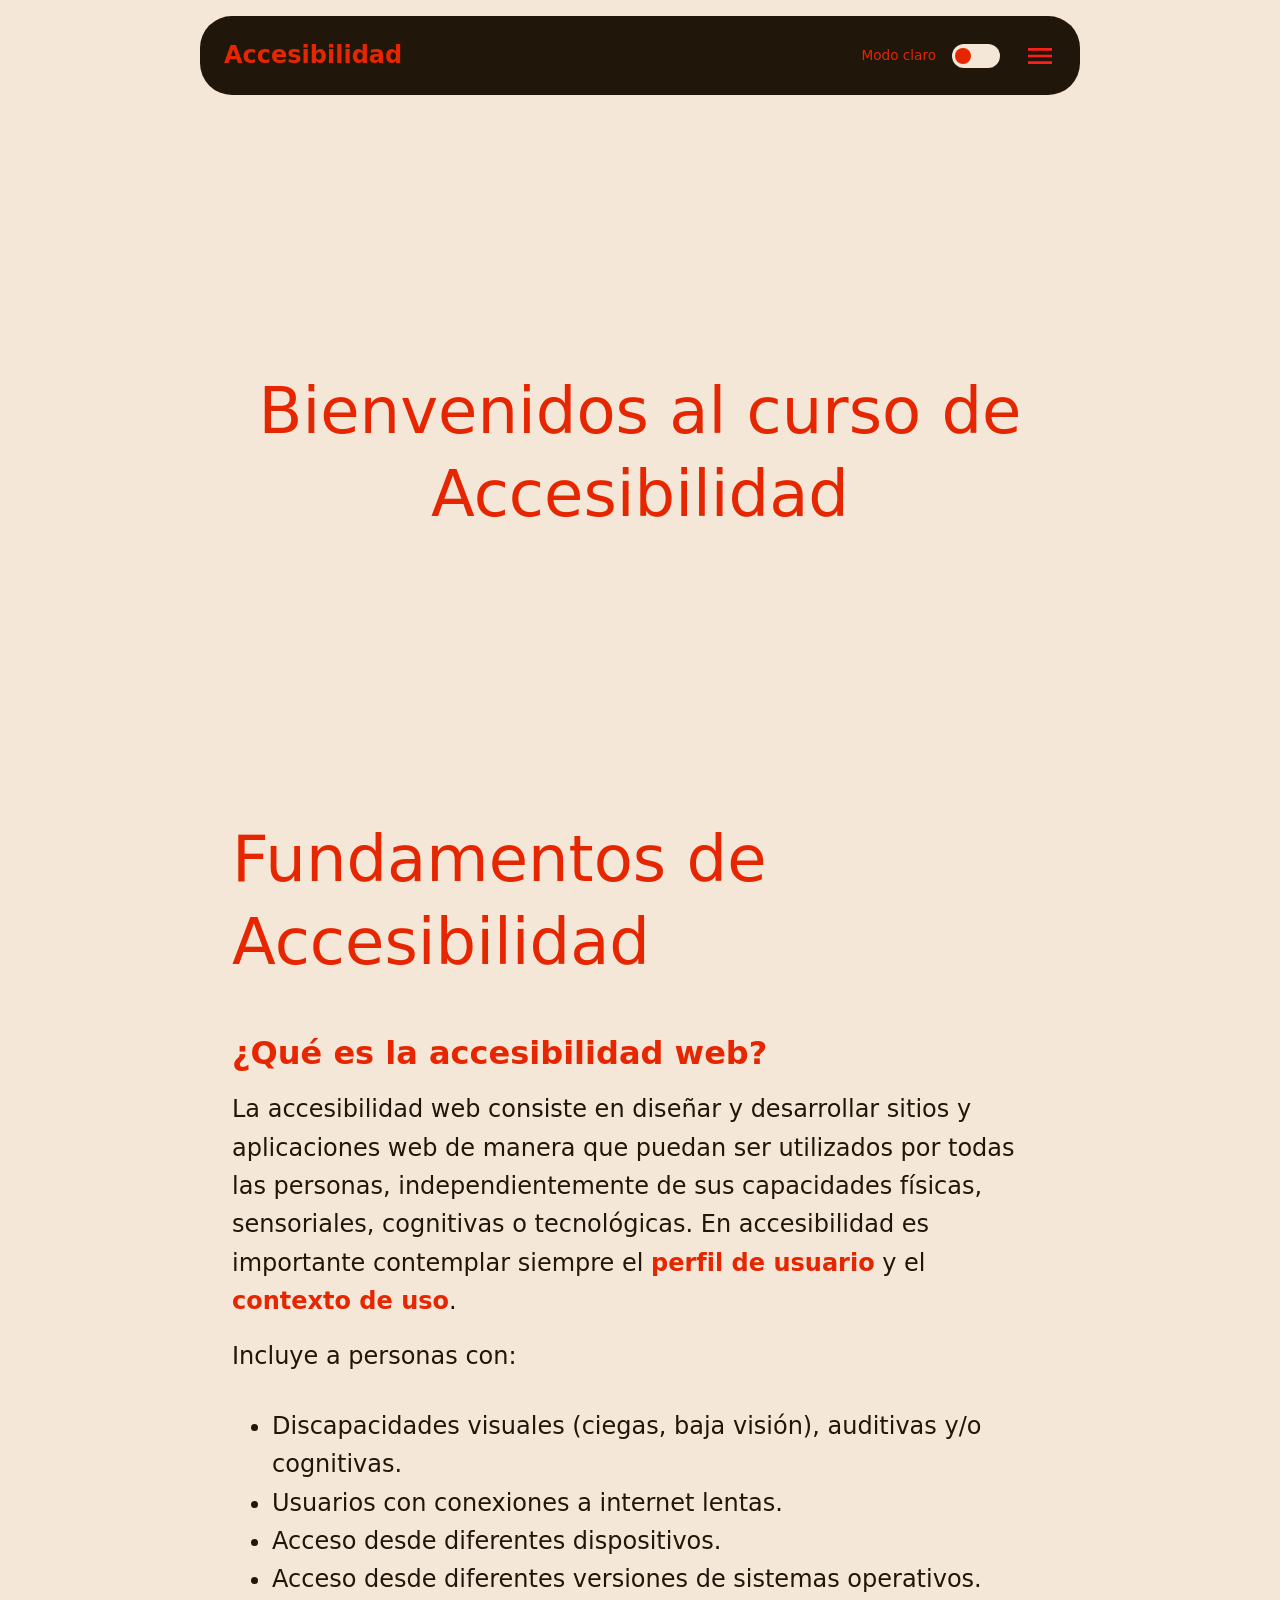
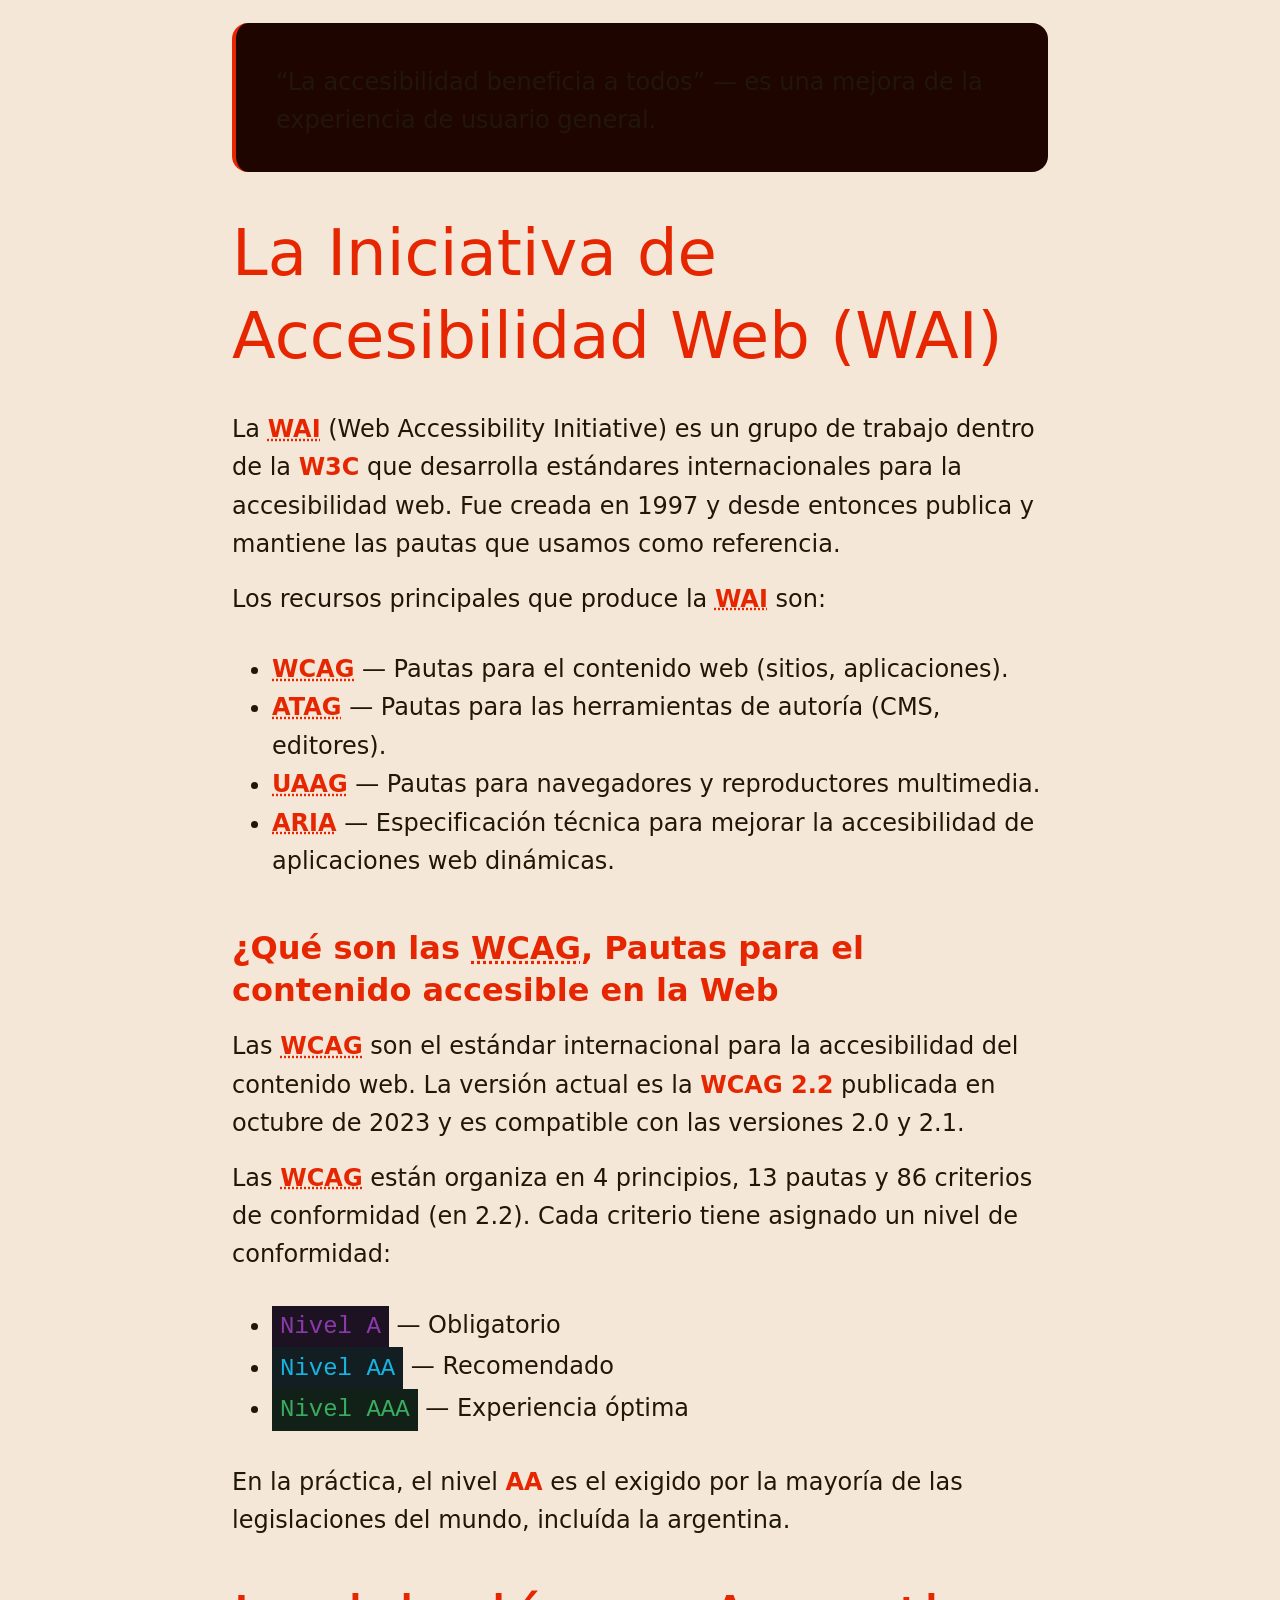
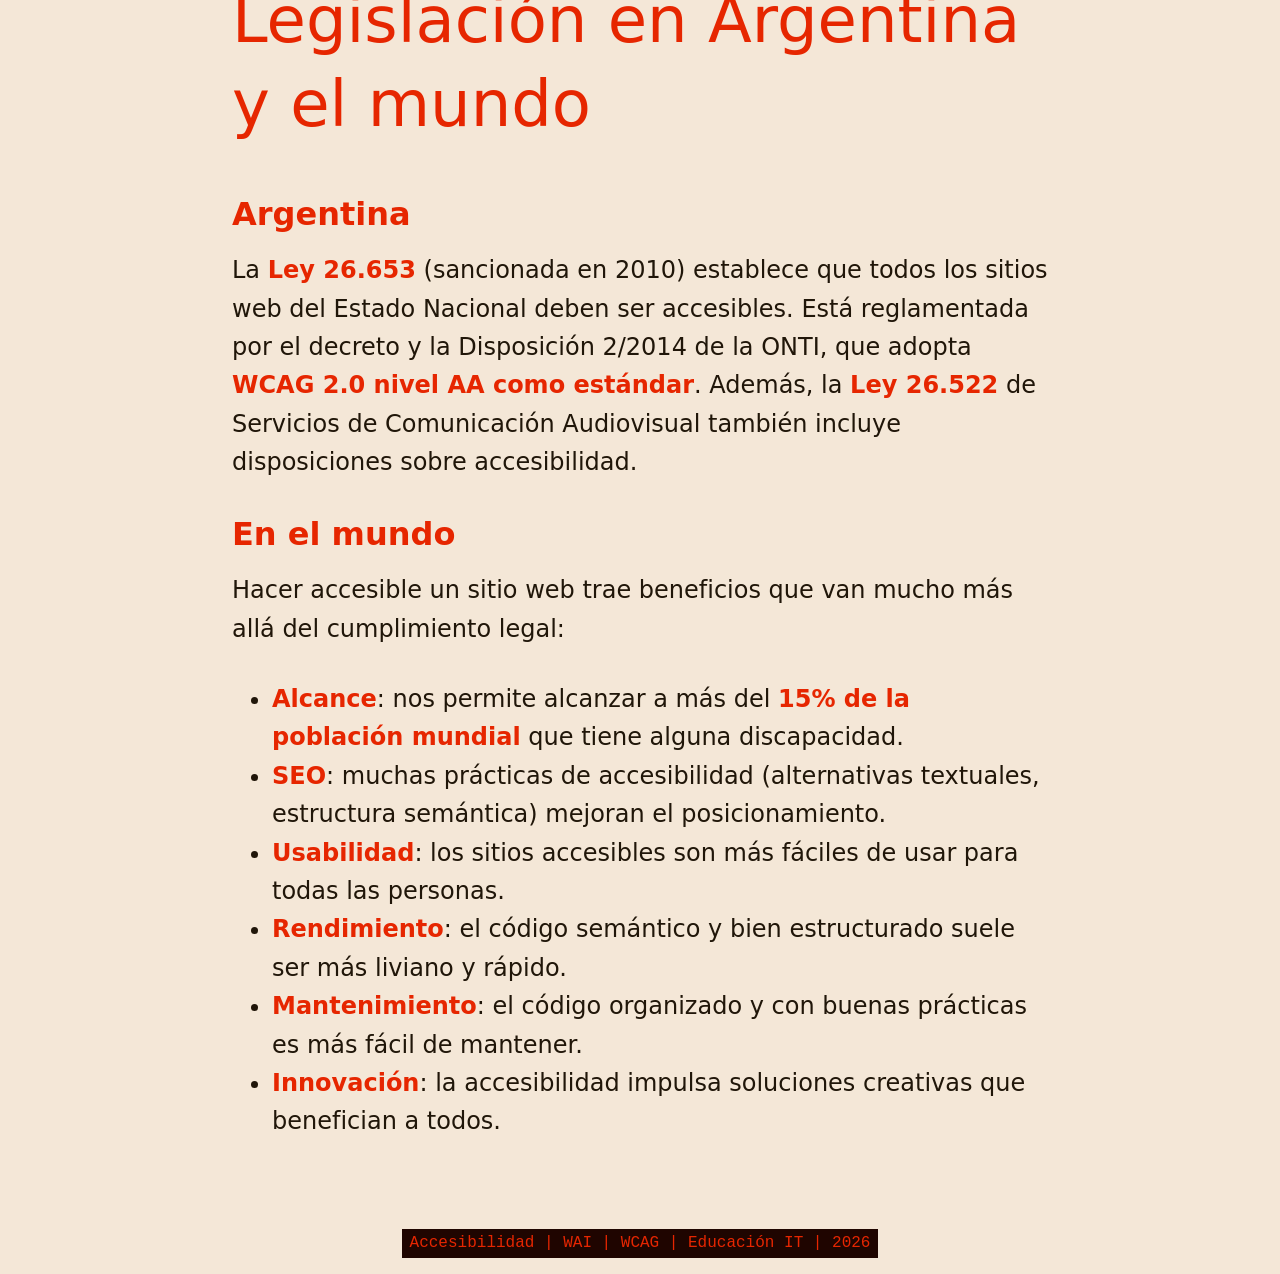
==== index.html @ 519195d2 "Accesibilidad v.1.0" ====
<!DOCTYPE html>
<html lang="es">
<head>
  <script>
  try {
    const saved = localStorage.getItem('theme');
    const preferred = window.matchMedia('(prefers-color-scheme: dark)').matches ? 'dark' : 'light';
    document.documentElement.setAttribute('data-theme', saved ?? preferred);
  } catch {}
  </script>
	<meta charset="UTF-8">
	<meta name="viewport" content="width=device-width, initial-scale=1.0">
  <meta name="color-scheme" content="light dark">
	<title>Accesibilidad WAI | Bienvenidos</title>
  <meta name="description" content="Bienvenidos al curso sobre Accesibilidad y la WAI.">
  <link rel="icon" href="favicon.ico">
  <link rel="apple-touch-icon" sizes="180x180" href="apple-touch-icon.png">
  <link rel="icon" type="image/png" sizes="32x32" href="favicon-32x32.png">
  <link rel="icon" type="image/png" sizes="16x16" href="favicon-16x16.png">
	<link rel="stylesheet" href="css/estilos.css">
  <script src="js/menu.js" defer></script>
</head>
<body>
  <header>
    <h1><a href="index.html">Accesibilidad</a></h1>
    <div class="contenedor-menu">
      <nav class="toggle-wrap">
        <div class="toggle-label" id="mode-label">Modo oscuro</div>
        <button class="toggle-btn" id="theme-toggle" aria-label="Cambiar tema"><span class="sr-only">Cambiar tema</span></button>
      </nav>
      <button class="menu-boton" aria-label="Ingresar al menu principal" aria-controls="primary-navigation" aria-expanded="false"><span class="sr-only">Menu principal</span></button>
    </div>
    <nav id="primary-navigation" data-visible="false" class="primary-navigation">
      <ul id="nav-links"></ul>
    </nav>
  </header>
  <main class="contenido">
    <section>
      <h1>Bienvenidos al curso de Accesibilidad</h1>
    </section>
    <section>
      <h1>Fundamentos de Accesibilidad</h1>
      <h2>¿Qué es la accesibilidad web?</h2>
      <p>La accesibilidad web consiste en diseñar y desarrollar sitios y aplicaciones web de manera que puedan ser utilizados por todas las personas, independientemente de sus capacidades físicas, sensoriales, cognitivas o tecnológicas. En accesibilidad es importante contemplar siempre el <strong>perfil de usuario</strong> y el <strong>contexto de uso</strong>.</p>
      <p>Incluye a personas con:</p>
      <ul>
        <li>Discapacidades visuales (ciegas, baja visión), auditivas y/o cognitivas.</li>
        <li>Usuarios con conexiones a internet lentas.</li>
        <li>Acceso desde diferentes dispositivos.</li>
        <li>Acceso desde diferentes versiones de sistemas operativos.</li>
      </ul>
      <aside class="note">
        <p>“La accesibilidad beneficia a todos” — es una mejora de la experiencia de usuario general.</p>
      </aside>
    </section>
    <section>
      <h1>La Iniciativa de Accesibilidad Web (WAI)</h1>
      <p>La <strong><acronym lang="en" title="Web Accessibility Initiative">WAI</acronym></strong> (Web Accessibility Initiative) es un grupo de trabajo dentro de la <strong>W3C</strong> que desarrolla estándares internacionales para la accesibilidad web. Fue creada en 1997 y desde entonces publica y mantiene las pautas que usamos como referencia.</p>
      <p>Los recursos principales que produce la <strong><acronym title="Web Accessibility Initiative">WAI</acronym></strong> son:</p>
      <ul>
        <li><strong><acronym lang="en" title="Web Content Accessibility Guidelines">WCAG</acronym></strong> — Pautas para el contenido web (sitios, aplicaciones).</li>
        <li><strong><acronym lang="en" title="">ATAG</acronym></strong> — Pautas para las herramientas de autoría (CMS, editores).</li>
        <li><strong><acronym lang="en" title="">UAAG</acronym></strong> — Pautas para navegadores y reproductores multimedia.</li>
        <li><strong><acronym lang="en" title="">ARIA</acronym></strong> — Especificación técnica para mejorar la accesibilidad de aplicaciones web dinámicas.</li>
      </ul>
      <h2>¿Qué son las <strong><acronym lang="en" title="Web Content Accessibility Guidelines">WCAG</acronym></strong>, Pautas para el contenido accesible en la Web</h2>
      <p>Las <strong><acronym lang="en" title="Web Content Accessibility Guidelines">WCAG</acronym></strong> son el estándar internacional para la accesibilidad del contenido web. La versión actual es la <strong>WCAG 2.2</strong> publicada en octubre de 2023 y es compatible con las versiones 2.0 y 2.1.</p>
      <p>Las <strong><acronym lang="en" title="Web Content Accessibility Guidelines">WCAG</acronym></strong> están organiza en 4 principios, 13 pautas y 86 criterios de conformidad (en 2.2). Cada criterio tiene asignado un nivel de conformidad:</p>
      <ul>
        <li><span class="note--tip-A">Nivel A</span> — Obligatorio</li>
        <li><span class="note--tip-AA">Nivel AA</span> — Recomendado</li>
        <li><span class="note--tip-AAA">Nivel AAA</span> — Experiencia óptima</li>
      </ul>
      <p>En la práctica, el nivel <strong>AA</strong> es el exigido por la mayoría de las legislaciones del mundo, incluída la argentina.</p>
    </section>
    <section>
      <h1>Legislación en Argentina y el mundo</h1>
      <h2>Argentina</h2>
      <p>La <strong>Ley 26.653</strong> (sancionada en 2010) establece que todos los sitios web del Estado Nacional deben ser accesibles. Está reglamentada por el decreto y la Disposición 2/2014 de la ONTI, que adopta <strong>WCAG 2.0 nivel AA como estándar</strong>. Además, la <strong>Ley 26.522</strong> de Servicios de Comunicación Audiovisual también incluye disposiciones sobre accesibilidad.</p>
      <h2>En el mundo</h2>
      <p>Hacer accesible un sitio web trae beneficios que van mucho más allá del cumplimiento legal:</p>
      <ul>
        <li><strong>Alcance</strong>: nos permite alcanzar a más del <strong>15% de la población mundial</strong> que tiene alguna discapacidad.</li>
        <li><strong>SEO</strong>: muchas prácticas de accesibilidad (alternativas textuales, estructura semántica) mejoran el posicionamiento.</li>
        <li><strong>Usabilidad</strong>: los sitios accesibles son más fáciles de usar para todas las personas.</li>
        <li><strong>Rendimiento</strong>: el código semántico y bien estructurado suele ser más liviano y rápido.</li>
        <li><strong>Mantenimiento</strong>: el código organizado y con buenas prácticas es más fácil de mantener.</li>
        <li><strong>Innovación</strong>: la accesibilidad impulsa soluciones creativas que benefician a todos.</li>
      </ul>
    </section>

  </main>
  <footer>
    <div class="contenedor-footer">
      <span>Accesibilidad | WAI | WCAG | Educación IT | 2026</span>
    </div>
  </footer>
</body>
</html>
---- css/estilos.css ----
/* Estilos generales para todos los elementos */
*,
::after,
::before {
  box-sizing: border-box;
  font-family: system-ui, -apple-system, BlinkMacSystemFont, 'Segoe UI', Roboto, Oxygen, Ubuntu, Cantarell, 'Open Sans', 'Helvetica Neue', sans-serif;
  transition: background-color 0.3s, color 0.3s, border-color 0.3s;
}

:root {
  --bg-color-200:hsl(34, 55%, 90%);
  --bg-color-200-75: hsl(34, 25%, 11%, 90%);
  --bg-color-400:hsl(34, 55%, 8%);
  --bg-color-500:hsl(34, 55%, 5%);
  --text-color:hsl(34, 55%, 8%);
  --accent-color-200:hsl(10, 100%, 6%);
  --accent-color-400:hsl(10, 100%, 45%);
  --accent-color-500:hsl(10, 100%, 55%);

  --color-success: hsl(140, 50%, 45%);
  --color-success-bg: hsl(140, 30%, 10%);
  --color-success-a: hsl(283, 50%, 45%);
  --color-success-a-bg: hsl(283, 30%, 10%);
  --color-success-aa: hsl(194, 82%, 49%);
  --color-success-aa-bg: hsl(194, 30%, 10%);
  --color-success-aaa: hsl(140, 50%, 45%);
  --color-success-aaa-bg: hsl(140, 30%, 10%);
  --color-warning: hsl(35, 90%, 55%);
  --color-warning-bg: hsl(35, 40%, 10%);
  --color-error: hsl(0, 65%, 55%);
  --color-error-bg: hsl(0, 40%, 10%);

  /* Tamaños */
  --box-width: min(55rem, 100%);
  --texto-base: clamp(1rem, 2vw, 1.5rem);

  /* Iconos */
  --menu: url('../img/menu-lg.svg');

  /* Code */
  --cf-bg: #0d1117;
  --cf-text: #c9d1d9;
  --cf-line-num: #484f58;
  --cf-gutter-border: #21262d;
  --cf-line-hover: rgba(255,255,255,0.03);
  --cf-tag: #7ee787;
  --cf-attr: #d2a8ff;
  --cf-str: #a5d6ff;
  --cf-key: #ff7b72;
  --cf-cmt: #9198a1;
  --cf-num: #79c0ff;
  --cf-fn: #d2a8ff;
  --cf-punc: #c9d1d9;
  --cf-op: #ff7b72;
  --cf-sel: #79c0ff;
  --cf-prop: #79c0ff;
  --cf-atrule: #ff7b72;
  --cf-entity: #79c0ff;
  --cf-pseudo: #7ee787;
  --cf-builtin: #ffa657;
}

[data-theme="dark"]{
  --bg-color-200:hsl(214, 25%, 11%);
  --bg-color-200-75:hsla(214, 25%, 11%, 0.749);
  --bg-color-400:hsl(214, 20%, 16%);
  --bg-color-500:hsl(214, 20%, 25%);
  --text-color:hsl(215, 25%, 85%);
  --accent-color-200:hsl(24, 43%, 7%);
  --accent-color-400:hsl(22, 100%, 62%);
  --accent-color-500:hsl(22, 100%, 78%);

  --menu: url('../img/menu.svg');
}

.sr-only {
  display: block;
  width: 1px;
  height: 1px;
  overflow: hidden;
  position: absolute;
  top: -1000px;
  left: -1000px;
}

body {
  margin: 0;
  display: grid;
  justify-items: center;
  line-height: 1.6;
  background: var(--bg-color-200);
  color: var(--text-color);
}

header {
  width: var(--box-width);
  display: grid;
  grid-template-columns: 1fr 1fr;
  justify-content: space-between;
  align-items: center;
  align-content: center;
  background-color: var(--bg-color-400);
  position: sticky;
  z-index: 998; /* Stacking */
  border-radius: 2rem;
  padding: 0 1.5rem;
  top: 1rem;
}

header h1 {
  font-size: 1rem;
  font-weight: 600;
  margin: 0;
  padding: 1.5rem 0;
  justify-self: start;
}

header ul {
  padding: 0;
  list-style: none;
}

.contenedor-menu {
  display: grid;
  grid-auto-flow: column;
  gap: 1.5rem;
  justify-content: end;
}

.toggle-wrap {
  display: flex;
  align-items: center;
  gap: 1rem;
}

.toggle-label {
  font-size: 0.85rem;
  color: var(--accent-color-400);
}

.toggle-btn {
  position: relative;
  width: 3rem;
  height: 1.5rem;
  border-radius: 999px;
  background: var(--bg-color-200);
  border: none;
  cursor: pointer;
  outline: none;
}

/* Thumb del toggle */
.toggle-btn::after {
  content: '';
  position: absolute;
  top: 4px;
  left: 3px;
  width: 1rem;
  aspect-ratio: 1;
  border-radius: 50%;
  background: var(--accent-color-400);
  transition: transform 0.3s cubic-bezier(.4, 0, .2, 1);
}

/* Mueve el thumb cuando está en dark */
[data-theme="dark"] .toggle-btn::after {
  transform: translateX(22px);
}

.primary-navigation {
  display: grid;
  align-content: start;
  align-items: start;
  min-width: 35vw;
  position: fixed;
  top: 0;
  right: 0;
  bottom: 0;
  z-index: 999; /* Stacking */
  background-color: var(--bg-color-200-75);
  transform: translateX(+100%) translateY(0%);
  transition: transform 350ms ease-out;
  overflow-y: scroll;
}

.primary-navigation[data-visible="true"] {
  transform: translateX(0%) translateY(0%);
  transition: transform 350ms ease-out;
}

@supports (backdrop-filter: blur(1em)) {
  .primary-navigation {
    backdrop-filter: blur(2em);
  }
}

/* Compatibilidad iOS 9*/
@supports (-webkit-backdrop-filter: blur(1em)) {
  .primary-navigation {
    backdrop-filter: blur(2em);
    -webkit-backdrop-filter: blur(2em);
  }
}

.primary-navigation ul {
  display: flex;
  flex-direction: column;
  align-items: center;
  justify-content: center;
  gap: 1rem;
  height: 100%;
}

.menu-boton {
  padding: 0;
  justify-self: end;
  width: 2rem;
  aspect-ratio: 1/1;
  background: none;
  border: none;
  background-image: var(--menu);
  background-position: center;
  background-size: cover;
  background-repeat: no-repeat;
}

.menu-boton:hover {
  background: none;
  border: none;
  background-image: var(--menu);
  background-position: center;
  background-size: cover;
  background-repeat: no-repeat;
}

main {
  padding: 2rem;
  width: var(--box-width);
  display: grid;
}

section:first-of-type {
  min-height: 75vh;
}

section {
  min-height: 95vh;
  display: grid;
  justify-content: stretch;
  justify-items: left;
  align-content: center;
  align-items: center;
}

section:first-of-type > h1 {
  text-align: center;
  justify-self: stretch;
}

img {
  width: 100%;
  margin: 2rem 0;
}

h1,
h2,
h3,
strong {
  color: var(--accent-color-400);
  line-height: 1.3;
  margin: 0;
}

h1 {
  font-size: clamp(1.5rem, 5vw, 4rem);
  font-weight: 400;
  margin: 2rem 0 1.5rem;
}

h2 {
  font-size: clamp(1rem, 2.5vw, 2rem);
  margin: 1.5rem 0 0.5rem;
}

h3 {
  font-size: clamp(1rem, 2vw, 1.5rem);
  margin: 0.5rem 0;
}

code {
  margin: 0 0 1.5rem;
}

p {
  margin: 0.5rem 0;
}

p,
a,
ul {
  font-size: var(--texto-base);
}

span {
  display: inline-block;
  background-color: var(--accent-color-200);
  color: var(--accent-color-400);
  padding: 0.15rem 0.5rem 0.05rem;
  font-family: 'Courier New', Courier, monospace;
}

/* Estilos para los vínculos */
a:link,
a:visited {
  text-decoration: none;
  color: var(--accent-color-400);
}

a:hover,
a:active {
  color: var(--accent-color-500);
}

a.btn-fill:link,
a.btn-fill:visited {
  display: inline-block;
  background-color: var(--accent-color-200);
  color: var(--accent-color-400);
  padding: 0.5rem 1rem;
  border-radius: 0.5rem;
}

a.btn-fill:hover,
a.btn-fill:active {
  background-color: var(--accent-color-400);
  color: var(--accent-color-200);
}

button {
  border: 0.25rem solid var(--accent-color-200);
  font-size: var(--texto-base);
  background-color: var(--accent-color-200);
  color: var(--accent-color-400);
  padding: 0.5rem 1rem;
  border-radius: 0.5rem;
  cursor: pointer;
}

/* Cards / Notes*/

.contenedor-cards {
  display: grid;
  gap: 1rem;
}

.card {
  display: flex;
  flex-direction: column;
  background-color: var(--bg-color-300);
  border: 1px solid var(--bg-color-500);
  border-radius: 1rem;
  padding: 1rem;
  transition: transform 0.2s;
}

.card:hover {
  transform: translateY(-2px);
}

.card__header {
  display: flex;
  align-items: center;
  gap: 1rem;
  margin-bottom: 0.5rem;
}

.card__number {
  display: inline-flex;
  align-items: center;
  justify-content: center;
  width: 2.5rem;
  height: 2.5rem;
  border-radius: 100%;
  background-color: var(--accent-color-200);
  color: var(--accent-color-400);
  font-size: var(--texto-base);
  font-weight: 600;
  flex-shrink: 0;
}

.card__title {
  font-size: var(--text-lg);
  font-weight: 600;
  margin: 0;
  color: var(--accent-color-400);
}

.card__body {
  flex: 1;
  font-size: var(--texto-base);
  color: var(--text-color);
  margin-bottom: var(--space-4);
}

.card__topics {
  list-style: none;
  padding: 0;
  margin: 0 0 0.5rem;
  display: flex;
  flex-wrap: wrap;
  gap: 1rem;
}

.card__topic {
  display: inline-block;
  font-size: var(--text-xs);
  background-color: var(--accent-color-200);
  color: var(--accent-color-400);
  padding: 0.5rem 1.5rem;
  border-radius: 2rem;
  font-weight: 500;
}

.card__link {
  display: inline-flex;
  align-items: center;
  gap: var(--space-2);
  font-weight: var(--weight-semibold);
  font-size: var(--text-sm);
  color: var(--text-color);
  text-decoration: none;
  margin-top: auto;
}

.card__link::after {
  content: "→";
  transition: transform 0.15s;
}

.card__link:hover::after {
  transform: translateX(3px);
}

.card--completed .card__number {
  background-color: var(--color-success);
  color: var(--color-white);
}

.card--active .card__number {
  background-color: var(--color-accent);
}

.note {
  padding: 2rem 2.5rem;
  border-radius: 1rem;
  border-left: 4px solid var(--accent-color-400);
  background-color: var(--accent-color-200);
  margin-bottom: 0.5rem;
}

.note--tip {
  border-left-color: var(--color-success);
  background-color: var(--color-success-bg);
}

.note--tip-A {
  border-left-color: var(--color-success-a);
  color: var(--color-success-a);
  background-color: var(--color-success-a-bg);
}

.note--tip-AA {
  border-left-color: var(--color-success-aa);
  color: var(--color-success-aa);
  background-color: var(--color-success-aa-bg);
}

.note--tip-AAA {
  border-left-color: var(--color-success-aaa);
  color: var(--color-success-aaa);
  background-color: var(--color-success-aaa-bg);
}

.note--warning {
  border-left-color: var(--color-warning);
  background-color: var(--color-warning-bg);
}

.note--error {
  border-left-color: var(--color-error);
  background-color: var(--color-error-bg);
}

.note__title {
  font-size: var(--text-sm);
  font-weight: var(--weight-bold);
  text-transform: uppercase;
  letter-spacing: 0.05em;
  margin-bottom: var(--space-2);
}

.note__title::before {
  content: "💡 ";
}

.note--tip .note__title::before {
  content: "✨ ";
}

.note--warning .note__title::before {
  content: "⚠️ ";
}

.note--error .note__title::before {
  content: "❌ ";
}

.note p:last-child {
  margin-bottom: 0;
}



/* Footer */
footer {
  background-color: var(--bg-color-200);
  padding: 2rem 0 1rem;
}

/* Ejemplo clase 2 */

#imagenes img {
  border-radius: 2rem;
  box-shadow: none;
  border: 0.15rem solid var(--text-color);

  width: 22rem;
  filter: grayscale(100%);
}

#imagenes img:hover {
  border: 0.15rem solid var(--accent-color-400);
  box-shadow: 0 1rem 2rem 0.5rem var(--bg-color-200);
  filter: grayscale(0%);
  cursor: pointer;
}

/* code */
.code-block span {
  background: none;
  margin: 0;
  padding: 0.1rem 0;
}

.code-block {
  background-color: var(--cf-bg);
  color: var(--cf-text);
  font-family: 'JetBrains Mono', 'Fira Code', 'Cascadia Code', 'Consolas', monospace;
  font-size: 1rem;
  line-height: 1.6;
  overflow: auto;
  padding: 1.4rem 1rem 0;
  width: 100%;
  border-radius: 1rem;
}

.code-block .code-content {
  display: block;
}

.code-block .line {
  display: flex;
  align-items: stretch;
  min-height: 1.6em;
}

.code-block .line:hover {
  background-color: var(--cf-line-hover);
}

.code-block .line-num {
  user-select: none;
  text-align: right;
  color: var(--cf-line-num);
  min-width: 40px;
  padding-right: 16px;
  border-right: 1px solid var(--cf-gutter-border);
  margin-right: 16px;
  font-variant-numeric: tabular-nums;
}

.code-block .line-content {
  flex: 1;
  white-space: pre-wrap;
  word-break: break-all;
}

.token-comment    { color: var(--cf-cmt); font-style: italic; }
.token-tag        { color: var(--cf-tag); }
.token-attr       { color: var(--cf-attr); }
.token-string     { color: var(--cf-str); }
.token-keyword    { color: var(--cf-key); }
.token-number     { color: var(--cf-num); }
.token-function   { color: var(--cf-fn); }
.token-punctuation { color: var(--cf-punc); }
.token-operator   { color: var(--cf-op); }
.token-selector   { color: var(--cf-sel); }
.token-property   { color: var(--cf-prop); }
.token-atrule     { color: var(--cf-atrule); }
.token-entity     { color: var(--cf-entity); }
.token-pseudo     { color: var(--cf-pseudo); }
.token-builtin    { color: var(--cf-builtin); }
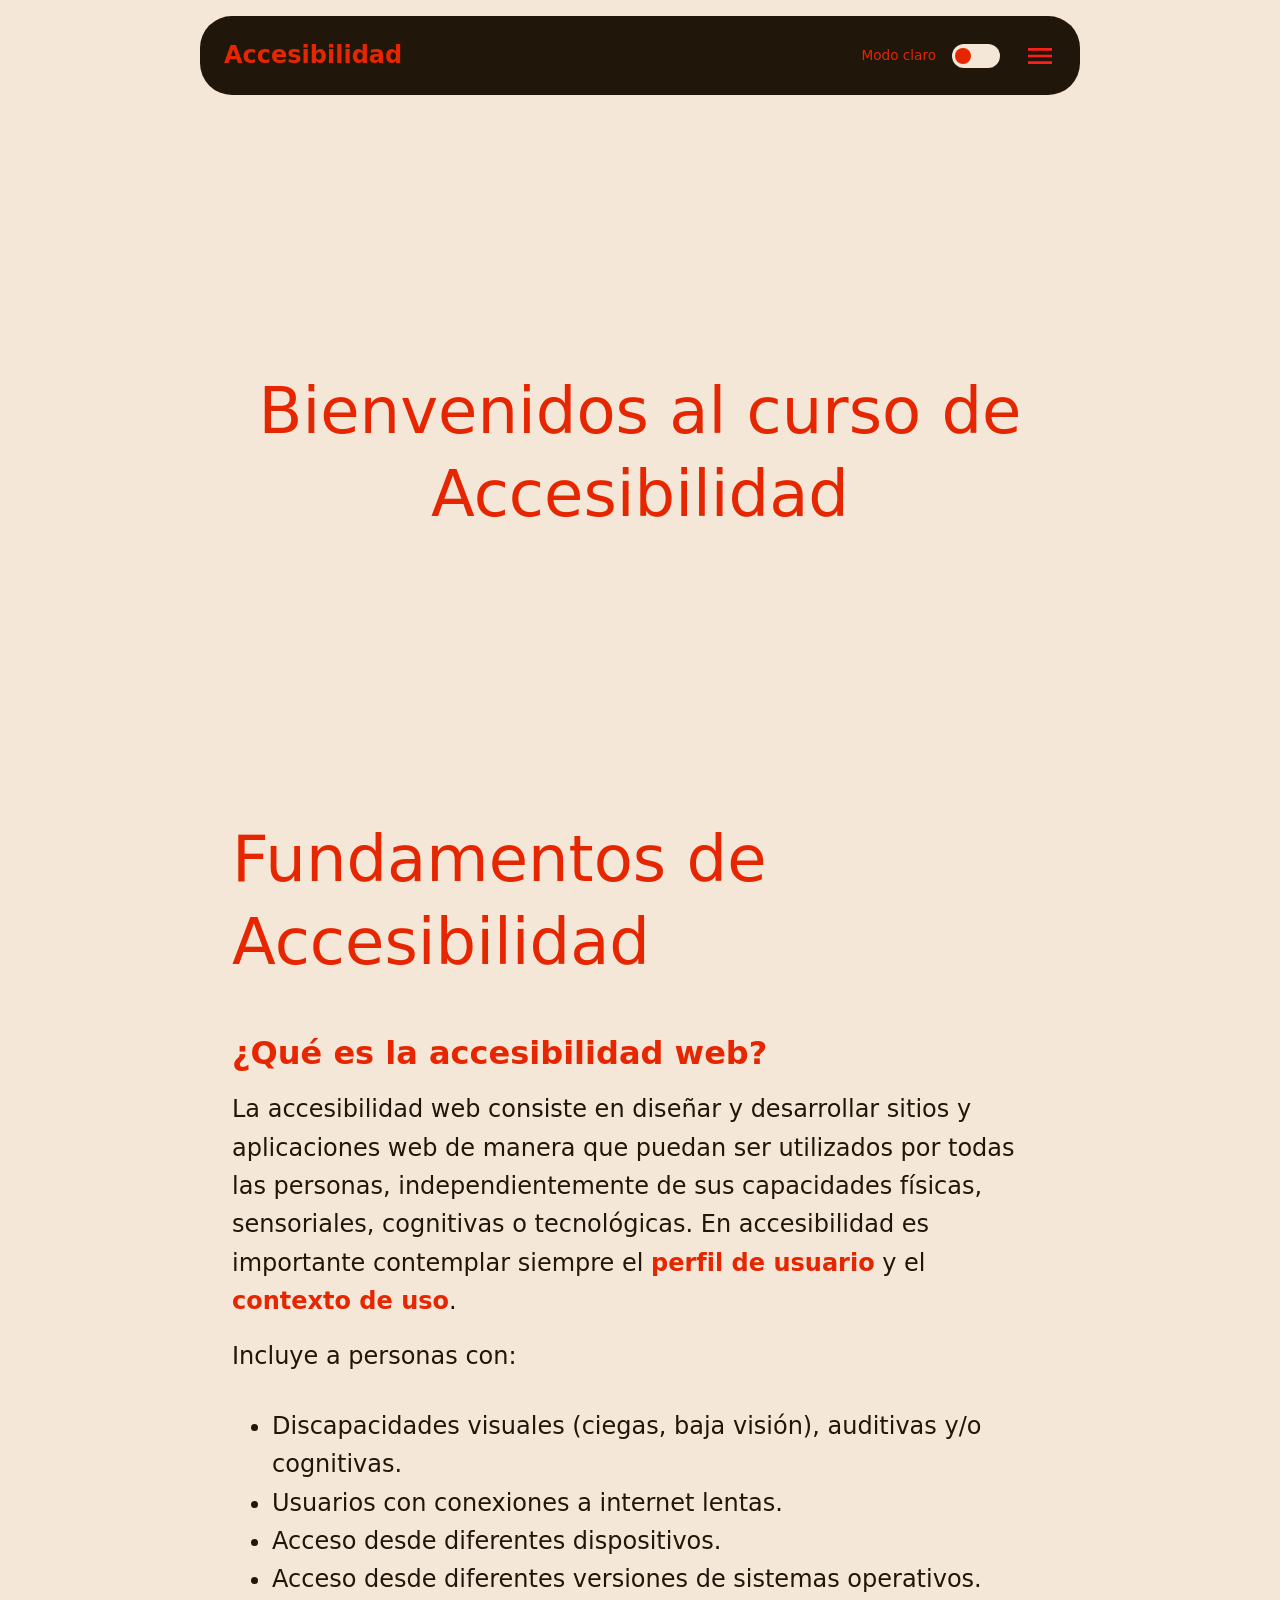
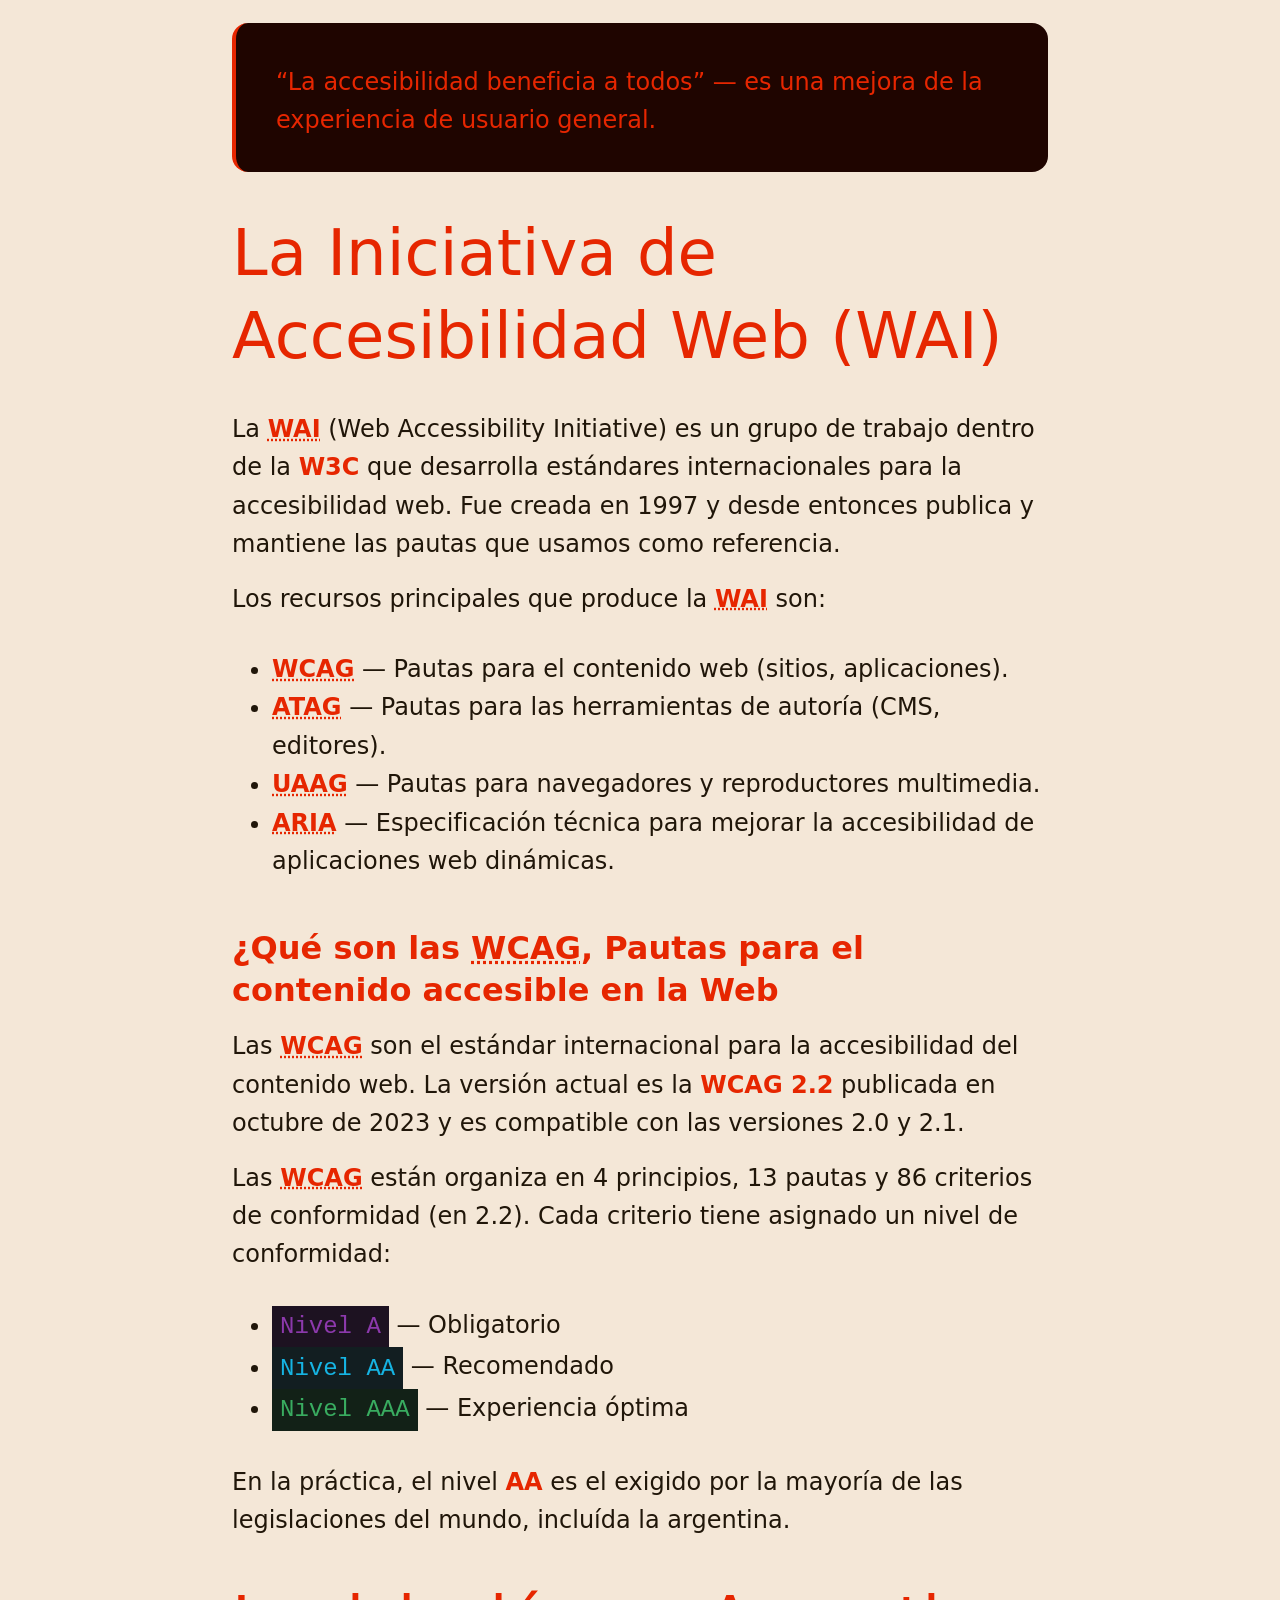
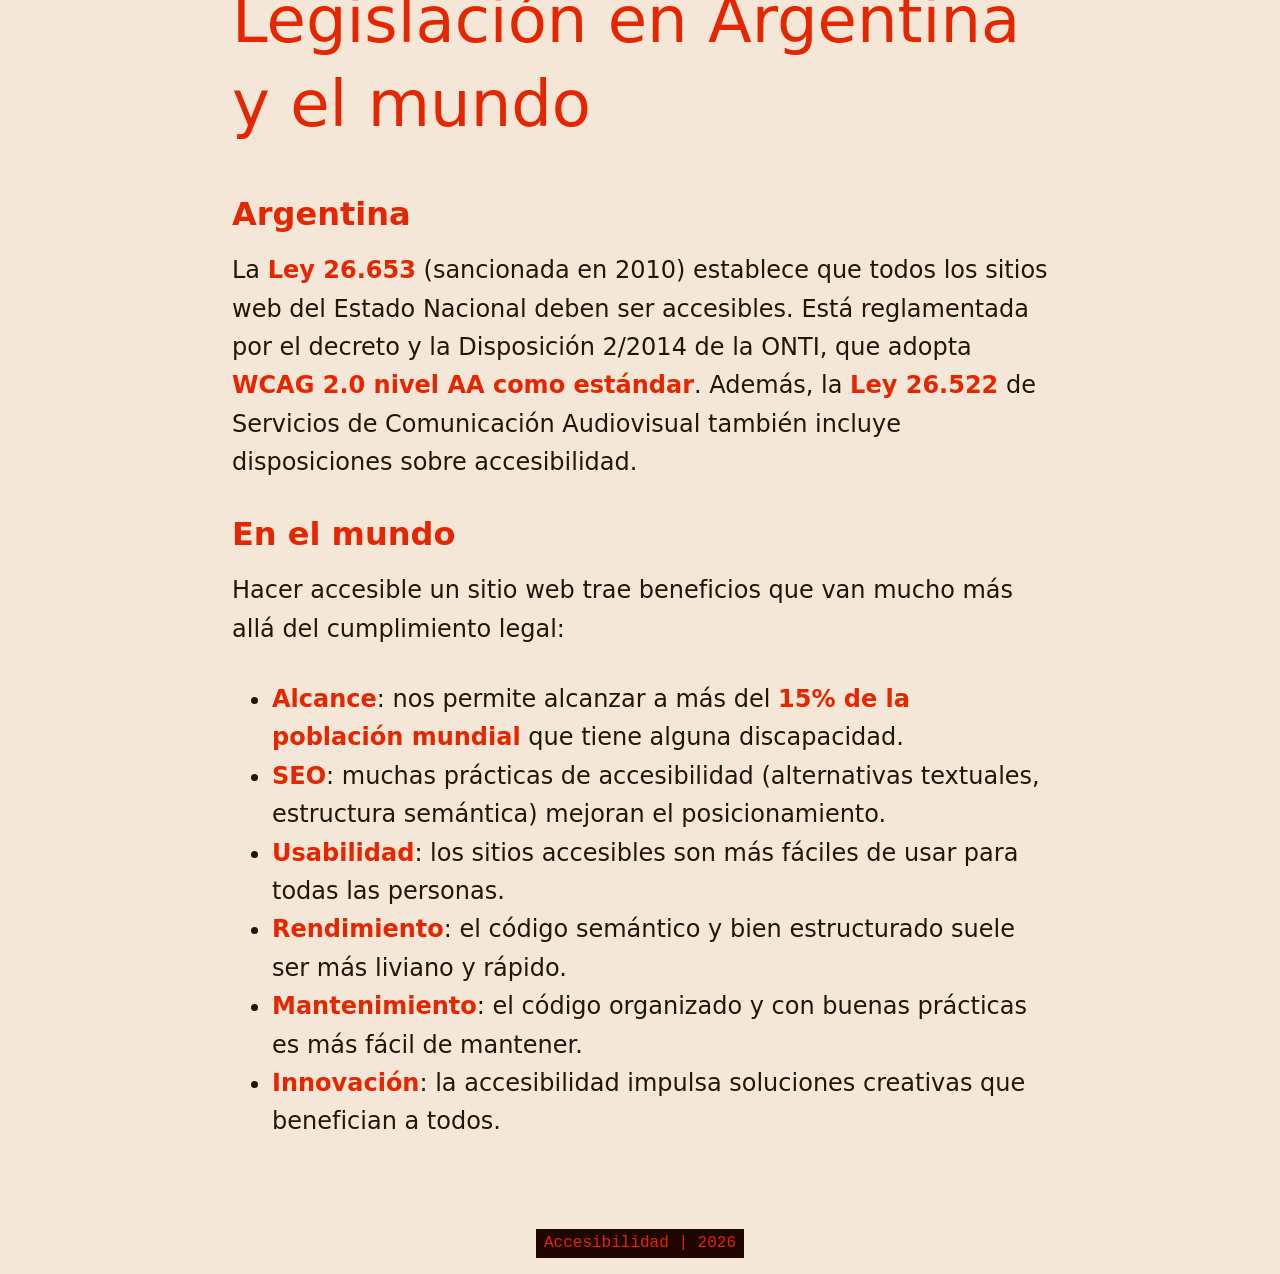
==== commit 103479ae: "Módulo 2" ====
--- a/index.html
+++ b/index.html
@@ -92,7 +92,7 @@
   </main>
   <footer>
     <div class="contenedor-footer">
-      <span>Accesibilidad | WAI | WCAG | Educación IT | 2026</span>
+      <span>Accesibilidad | 2026</span>
     </div>
   </footer>
 </body>
--- a/css/estilos.css
+++ b/css/estilos.css
@@ -451,6 +451,7 @@
 }
 
 .note {
+  color: var(--accent-color-400);
   padding: 2rem 2.5rem;
   border-radius: 1rem;
   border-left: 4px solid var(--accent-color-400);
